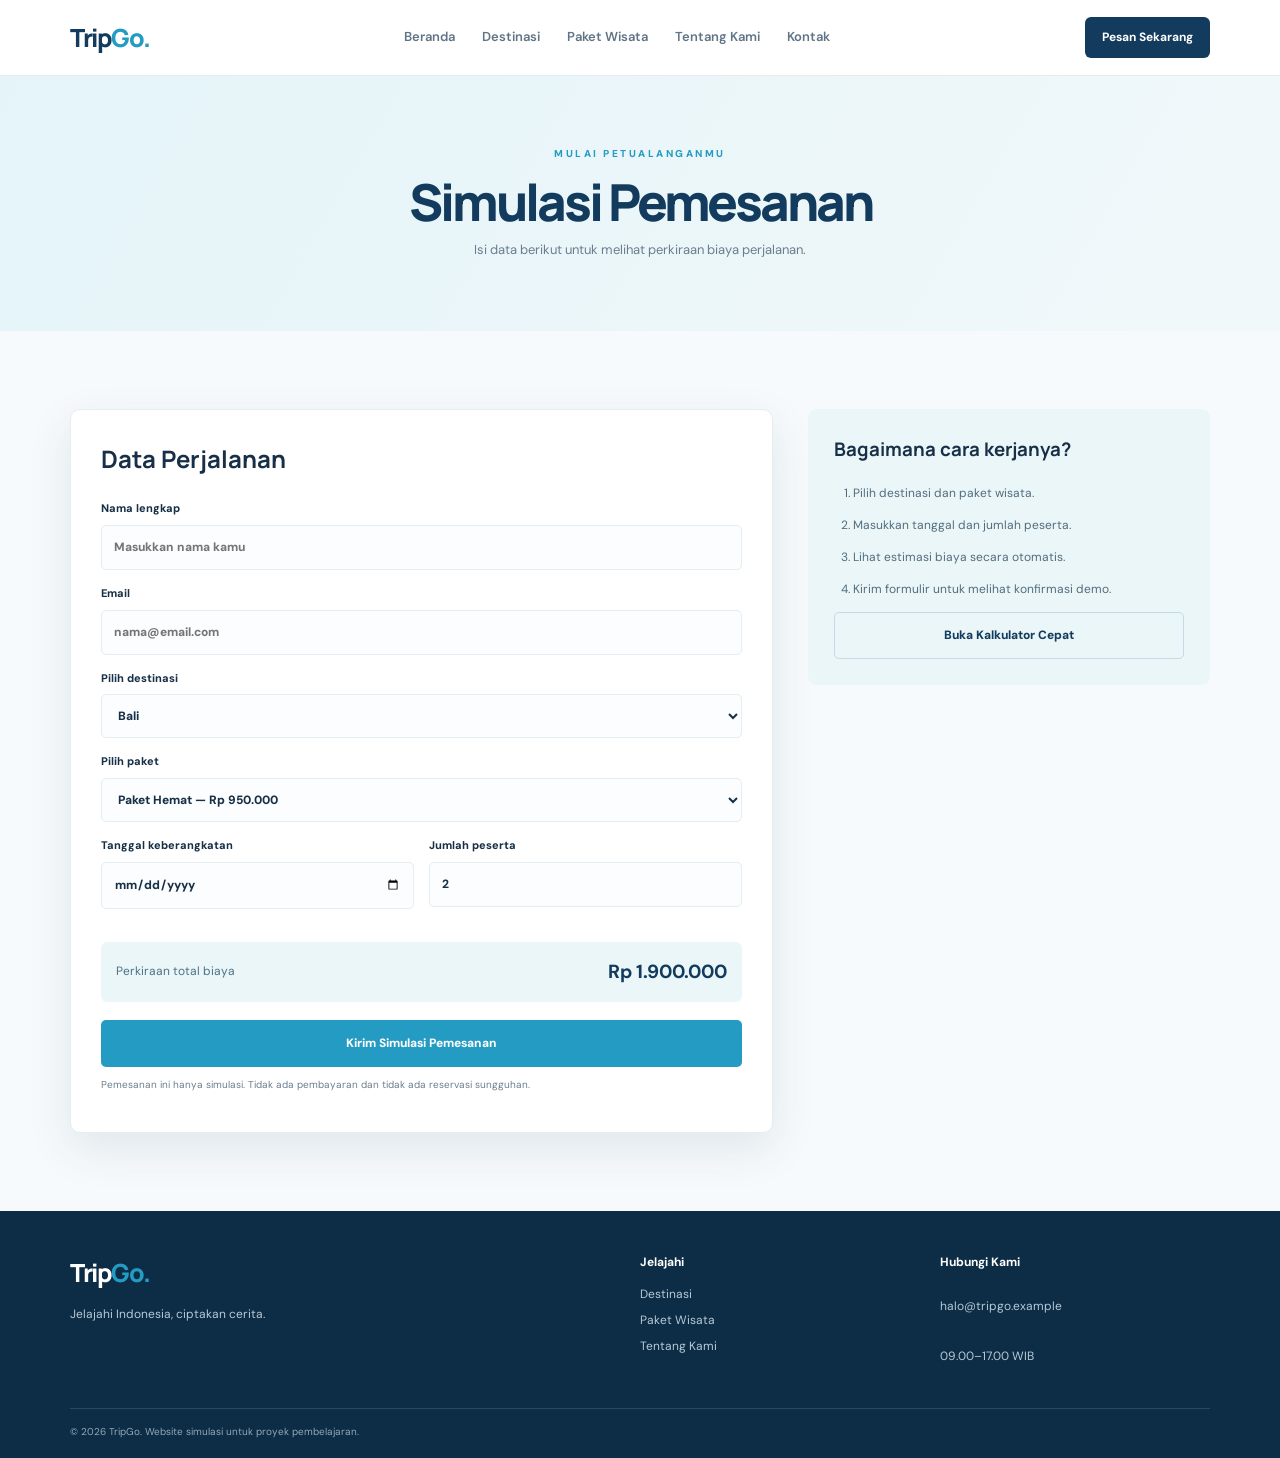
==== pemesanan.html @ 8b6aaf32 "Add files via upload" ====
<!DOCTYPE html>
<html lang="id">
<head>
  <meta charset="UTF-8">
  <meta name="viewport" content="width=device-width, initial-scale=1.0">
  <title>Pemesanan | TripGo</title>
  <link rel="stylesheet" href="css/style.css">
</head>
<body>

  <!-- Header & Navigasi -->
  <header class="header">
    <nav class="nav wrap">
      <a class="logo" href="index.html">Trip<span>Go.</span></a>
      <button class="menu-toggle" aria-label="Buka menu">☰</button>
      <div class="nav-links">
        <a href="index.html">Beranda</a>
        <a href="destinasi.html">Destinasi</a>
        <a href="paket.html">Paket Wisata</a>
        <a href="tentang.html">Tentang Kami</a>
        <a href="kontak.html">Kontak</a>
      </div>
      <a class="nav-cta" href="pemesanan.html">Pesan Sekarang</a>
    </nav>
  </header>

  <!-- Konten Utama -->
  <main>
    <!-- Banner Halaman -->
    <section class="page-banner">
      <div class="wrap">
        <span class="kicker">MULAI PETUALANGANMU</span>
        <h1>Simulasi Pemesanan</h1>
        <p>Isi data berikut untuk melihat perkiraan biaya perjalanan.</p>
      </div>
    </section>

    <!-- Bagian Formulir Pemesanan & Panduan -->
    <section class="section wrap booking-layout">
      <!-- Formulir Pemesanan -->
      <form class="form-card" id="booking-form">
        <h2>Data Perjalanan</h2>

        <label>
          Nama lengkap
          <input id="booking-name" required placeholder="Masukkan nama kamu">
        </label>

        <label>
          Email
          <input id="booking-email" type="email" required placeholder="nama@email.com">
        </label>

        <label>
          Pilih destinasi
          <select id="booking-destination" required></select>
        </label>

        <label>
          Pilih paket
          <select id="booking-package" required></select>
        </label>

        <div class="form-row">
          <label>
            Tanggal keberangkatan
            <input id="booking-date" type="date" required>
          </label>
          <label>
            Jumlah peserta
            <input id="booking-people" type="number" min="1" max="20" value="2" required>
          </label>
        </div>

        <div class="estimate">
          <span>Perkiraan total biaya</span>
          <strong id="estimate-total">Rp0</strong>
        </div>

        <button class="btn primary full" type="submit">Kirim Simulasi Pemesanan</button>
        <p class="fine">Pemesanan ini hanya simulasi. Tidak ada pembayaran dan tidak ada reservasi sungguhan.</p>
      </form>

      <!-- Sidebar Panduan & Kalkulator -->
      <aside class="booking-aside">
        <h3>Bagaimana cara kerjanya?</h3>
        <ol>
          <li>Pilih destinasi dan paket wisata.</li>
          <li>Masukkan tanggal dan jumlah peserta.</li>
          <li>Lihat estimasi biaya secara otomatis.</li>
          <li>Kirim formulir untuk melihat konfirmasi demo.</li>
        </ol>
        <button class="btn outline full" data-modal="kalkulator">Buka Kalkulator Cepat</button>
      </aside>
    </section>
  </main>

  <!-- Footer -->
  <footer class="footer">
    <div class="wrap footer-inner">
      <div>
        <a class="logo light" href="index.html">Trip<span>Go.</span></a>
        <p>Jelajahi Indonesia, ciptakan cerita.</p>
      </div>
      <div>
        <strong>Jelajahi</strong>
        <a href="destinasi.html">Destinasi</a>
        <a href="paket.html">Paket Wisata</a>
        <a href="tentang.html">Tentang Kami</a>
      </div>
      <div>
        <strong>Hubungi Kami</strong>
        <p>halo@tripgo.example</p>
        <p>09.00–17.00 WIB</p>
      </div>
    </div>
    <div class="wrap copyright">
      © <span class="year"></span> TripGo. Website simulasi untuk proyek pembelajaran.
    </div>
  </footer>

  <!-- Komponen Pendukung (Toast & Modal) -->
  <div class="toast" id="toast" role="status"></div>
  <div class="modal-backdrop" id="modal" aria-hidden="true">
    <section class="modal" role="dialog" aria-modal="true" aria-labelledby="modal-title">
      <button class="modal-close" id="modal-close" aria-label="Tutup">×</button>
      <div id="modal-content"></div>
    </section>
  </div>

  <!-- Berkas JavaScript -->
  <script src="js/data.js"></script>
  <script src="js/script.js"></script>
</body>
</html>
---- css/style.css ----
@import url('https://fonts.googleapis.com/css2?family=DM+Sans:wght@400;500;600;700;800&family=Manrope:wght@400;500;600;700;800&display=swap');
:root{--navy:#123b5d;--blue:#249bc2;--sky:#d9f0f3;--paper:#f7fafc;--white:#fff;--ink:#173047;--muted:#6b7e8e;--line:#e4edf2;--shadow:0 16px 45px rgba(18,59,93,.10)}
*{box-sizing:border-box}html{scroll-behavior:smooth}body{margin:0;background:var(--paper);color:var(--ink);font-family:'DM Sans',sans-serif;line-height:1.6}a{color:inherit;text-decoration:none}button,input,select,textarea{font:inherit}.wrap{width:min(1140px,calc(100% - 44px));margin:auto}
.header{height:76px;background:rgba(255,255,255,.96);position:sticky;top:0;z-index:20;border-bottom:1px solid var(--line);backdrop-filter:blur(12px)}.nav{height:100%;display:flex;align-items:center;justify-content:space-between;gap:24px}.logo{font-family:Manrope,sans-serif;font-size:25px;font-weight:800;letter-spacing:-1.5px;color:var(--navy)}.logo span{color:var(--blue)}.nav-links{display:flex;gap:27px}.nav-links a{font-size:13px;color:#607486;font-weight:600}.nav-links a:hover{color:var(--blue)}.nav-cta{background:var(--navy);color:white;border-radius:6px;padding:11px 17px;font-size:12px;font-weight:700}.menu-toggle{display:none;background:none;border:0;font-size:25px;color:var(--navy)}
.hero{min-height:590px;position:relative;display:flex;align-items:center;color:white;background:#123b5d url('https://images.unsplash.com/photo-1530789253388-582c481c54b0?w=1900') center/cover}.hero-shade{position:absolute;inset:0;background:linear-gradient(90deg,rgba(9,39,64,.88),rgba(9,39,64,.35))}.hero-content{position:relative;padding:90px 0}.kicker{font-size:10px;letter-spacing:2.5px;font-weight:800;color:var(--blue);display:block;margin-bottom:12px}.hero .kicker,.pale{color:#b9e9f5}.hero h1,.page-banner h1{font-family:Manrope,sans-serif;font-size:clamp(44px,7vw,76px);line-height:1.1;letter-spacing:-3px;margin:0 0 20px;font-weight:800}.hero h1 em{font-style:normal;color:#9ee4f3}.hero-content>p{max-width:500px;color:#e2edf4;font-size:15px}.hero-actions{display:flex;gap:12px;margin-top:28px}.btn{display:inline-flex;justify-content:center;align-items:center;padding:13px 21px;border-radius:5px;border:1px solid transparent;font-size:12px;font-weight:800;cursor:pointer;transition:.2s}.btn:hover{transform:translateY(-2px)}.primary{background:var(--blue);color:white}.primary:hover{background:var(--navy)}.ghost{background:transparent;color:white;border-color:#ffffffa8}.white{background:white;color:var(--navy)}.outline{background:transparent;color:var(--navy);border-color:#c7d9e4}.full{width:100%}
.section{padding-top:78px;padding-bottom:78px}.section-head{display:flex;align-items:end;justify-content:space-between;margin-bottom:27px}.section-head h2,.about-layout h2,.contact-layout h2{font-family:Manrope,sans-serif;font-size:36px;line-height:1.2;letter-spacing:-1.2px;margin:0 0 8px}.section-head p{color:var(--muted);font-size:13px;margin:0}.more,.text-button{font-size:12px;color:var(--blue);font-weight:800}.cards{display:grid;grid-template-columns:repeat(3,1fr);gap:22px}.destination-card{background:white;border:1px solid var(--line);border-radius:10px;overflow:hidden;box-shadow:0 5px 20px rgba(18,59,93,.035);transition:.25s}.destination-card:hover{transform:translateY(-5px);box-shadow:var(--shadow)}.card-image{height:215px;position:relative;overflow:hidden;background:var(--sky)}.card-image img{width:100%;height:100%;object-fit:cover;transition:.4s}.destination-card:hover img{transform:scale(1.05)}.card-image span{position:absolute;left:14px;top:14px;background:white;color:var(--navy);font-size:10px;font-weight:800;padding:6px 11px;border-radius:20px}.card-body{padding:19px}.card-body small{color:var(--muted);font-size:10px}.card-body h3{font-family:Manrope,sans-serif;font-size:22px;margin:5px 0}.card-body p{font-size:12px;color:var(--muted);min-height:58px;margin:0 0 15px}.card-bottom{display:flex;align-items:center;justify-content:space-between;gap:8px;border-top:1px solid var(--line);padding-top:14px}.card-bottom strong{font-size:12px}.text-button{background:none;border:0;cursor:pointer}
.promo{background:var(--navy);color:white;padding:70px 0;overflow:hidden}.promo-inner{display:flex;align-items:center;justify-content:space-between}.promo h2{font-family:Manrope,sans-serif;font-size:43px;line-height:1.15;letter-spacing:-1.5px;margin:0}.promo p{font-size:13px;color:#d2e2ec}.promo-mark{font-family:Manrope,sans-serif;font-weight:800;font-size:170px;color:#ffffff16;letter-spacing:-15px}.promo-mark span{color:#9ee4f344}.features{display:grid;grid-template-columns:repeat(3,1fr);gap:22px}.features article{padding:25px;background:white;border:1px solid var(--line);border-radius:8px}.features b{font-size:11px;color:var(--blue);letter-spacing:2px}.features h3{font-family:Manrope,sans-serif;font-size:20px;margin:12px 0 5px}.features p{font-size:12px;color:var(--muted);margin:0}
.footer{background:#0d2c46;color:#dce9f0;padding:42px 0 18px}.footer-inner{display:grid;grid-template-columns:2fr 1fr 1fr;gap:30px;padding-bottom:30px}.light{color:white}.footer p,.footer a:not(.logo){font-size:12px;color:#b6cad7}.footer-inner>div:not(:first-child){display:flex;flex-direction:column;gap:7px}.footer-inner strong{font-size:12px;color:white;margin-bottom:5px}.copyright{border-top:1px solid #ffffff20;padding-top:15px;font-size:10px;color:#91a9b9}
.page-banner{background:linear-gradient(120deg,#e4f4f8,#f1f8fa);padding:70px 0;text-align:center}.page-banner h1{font-size:51px;color:var(--navy);margin-bottom:10px}.page-banner p{font-size:13px;color:var(--muted);margin:0}.toolbar{display:flex;justify-content:space-between;align-items:center;gap:18px;flex-wrap:wrap;margin-bottom:25px}.toolbar input{height:44px;width:min(340px,100%);padding:0 14px;border:1px solid var(--line);border-radius:5px;background:white;outline:none;font-size:12px}.filters{display:flex;gap:7px;flex-wrap:wrap}.filter{background:white;border:1px solid var(--line);border-radius:30px;padding:9px 15px;font-size:11px;color:var(--muted);cursor:pointer}.filter.active,.filter:hover{background:var(--navy);color:white;border-color:var(--navy)}.empty{grid-column:1/-1;text-align:center;background:white;padding:50px;border-radius:8px;color:var(--muted)}
.package-cards{grid-template-columns:repeat(3,1fr)}.package-card{background:white;border:1px solid var(--line);border-radius:10px;padding:27px;box-shadow:0 8px 24px rgba(18,59,93,.04)}.package-card:nth-child(2){border:2px solid var(--blue);transform:translateY(-8px)}.package-label{font-size:9px;font-weight:800;letter-spacing:1.5px;color:var(--blue)}.package-card h2{font-family:Manrope,sans-serif;font-size:24px;margin:13px 0 5px}.package-card>p{font-size:12px;color:var(--muted);min-height:38px}.package-price{display:block;font-size:21px;color:var(--navy);margin:20px 0}.package-price small{font-size:10px;color:var(--muted);font-weight:500}.package-card hr{border:0;border-top:1px solid var(--line)}.package-card h4{font-size:12px}.package-card ul{list-style:none;padding:0;min-height:115px;font-size:12px;color:var(--muted)}.package-card li{margin:8px 0}.notice{margin-top:30px;padding:15px 18px;background:#eaf6f8;border-left:3px solid var(--blue);font-size:11px;color:#456579}
.booking-layout,.contact-layout{display:grid;grid-template-columns:1.4fr .8fr;gap:35px;align-items:start}.form-card{background:white;border:1px solid var(--line);border-radius:10px;padding:30px;box-shadow:var(--shadow)}.form-card h2{font-family:Manrope,sans-serif;margin:0 0 22px;font-size:24px}.form-card label,.modal label{display:block;font-size:11px;font-weight:800;margin-bottom:15px}.form-card input,.form-card select,.form-card textarea,.modal input,.modal select{display:block;width:100%;margin-top:7px;border:1px solid var(--line);border-radius:5px;padding:12px;background:#fbfdfe;color:var(--ink);font-size:12px;outline:none}.form-card input:focus,.form-card select:focus,.form-card textarea:focus{border-color:var(--blue)}.form-row{display:grid;grid-template-columns:1fr 1fr;gap:15px}.estimate{display:flex;justify-content:space-between;align-items:center;background:#eaf6f8;border-radius:6px;padding:15px;margin:18px 0}.estimate span{font-size:12px;color:#4e7186}.estimate strong{font-size:19px;color:var(--navy)}.fine{font-size:10px;line-height:1.5;color:var(--muted)}.booking-aside{padding:26px;background:#eaf6f8;border-radius:9px}.booking-aside h3{font-family:Manrope,sans-serif;margin-top:0}.booking-aside ol{padding-left:19px;color:#526d7d;font-size:12px}.booking-aside li{margin:13px 0}.about-layout{display:grid;grid-template-columns:1fr 1fr;gap:55px;align-items:center}.about-image{min-height:390px;border-radius:10px;background:url('https://images.unsplash.com/photo-1518837695005-2083093ee35b?w=1000') center/cover}.about-layout p{font-size:13px;color:var(--muted)}.about-layout .btn{margin-top:12px}.soft-section{background:#edf7f9;padding:65px 0}.contact-layout{grid-template-columns:1fr 1fr}.contact-layout h2{margin-bottom:28px}.contact-detail{padding:13px 0;border-bottom:1px solid var(--line)}.contact-detail b{font-size:12px}.contact-detail p{font-size:12px;color:var(--muted);margin:3px 0}
.modal-backdrop{position:fixed;inset:0;background:rgba(7,28,44,.66);z-index:100;display:none;align-items:center;justify-content:center;padding:20px}.modal-backdrop.show{display:flex}.modal{position:relative;width:min(510px,100%);max-height:90vh;overflow:auto;background:white;border-radius:12px;padding:30px;box-shadow:0 25px 80px #071c2c55;animation:pop .2s ease}.modal-close{position:absolute;right:16px;top:12px;border:0;background:#edf5f8;color:var(--navy);width:32px;height:32px;border-radius:50%;font-size:22px;cursor:pointer}.modal h2{font-family:Manrope,sans-serif;font-size:25px;color:var(--navy);margin:0 35px 17px 0}.modal p{font-size:12px;color:var(--muted)}.modal-photo{width:100%;height:190px;object-fit:cover;border-radius:7px}.modal-meta{display:flex;gap:18px;flex-wrap:wrap;font-size:11px;color:var(--muted);padding:10px 0}.modal h3{font-size:13px}.modal ul,.steps{font-size:12px;color:var(--muted);padding-left:20px}.modal li{margin:7px 0}.modal-price{font-size:15px;font-weight:800;color:var(--blue);padding:12px 0 18px}.success-mark{width:48px;height:48px;border-radius:50%;display:grid;place-items:center;background:#e1f6ed;color:#168052;font-size:26px;font-weight:800;margin:10px 0}.receipt{background:#f1f8fa;padding:13px 16px;border-radius:7px}.receipt p{display:flex;justify-content:space-between;gap:15px;border-bottom:1px solid #dcebf0;padding:5px 0;margin:0}.receipt-total{font-size:13px!important;color:var(--navy)!important}.modal-open{overflow:hidden}.toast{position:fixed;bottom:22px;left:50%;transform:translate(-50%,20px);opacity:0;background:var(--navy);color:white;padding:12px 18px;border-radius:5px;font-size:12px;z-index:120;transition:.2s;pointer-events:none}.toast.show{opacity:1;transform:translate(-50%,0)}@keyframes pop{from{opacity:0;transform:translateY(10px) scale(.98)}to{opacity:1;transform:translateY(0) scale(1)}}
@media(max-width:800px){.nav-links{gap:13px}.nav-links a{font-size:11px}.cards,.package-cards{grid-template-columns:repeat(2,1fr)}.booking-layout,.contact-layout,.about-layout{gap:25px}.promo-mark{font-size:110px}}
@media(max-width:620px){.wrap{width:calc(100% - 30px)}.header{height:68px}.menu-toggle{display:block;margin-left:auto}.nav{gap:12px}.nav-links{display:none;position:absolute;top:68px;left:0;right:0;background:white;padding:18px 25px;box-shadow:var(--shadow);flex-direction:column}.nav-links.open{display:flex}.nav-cta{font-size:10px;padding:9px 11px}.logo{font-size:22px}.hero{min-height:520px}.hero-content{padding:70px 0}.hero h1{font-size:49px;letter-spacing:-2px}.hero-actions{flex-wrap:wrap}.section{padding:55px 0}.section-head{align-items:flex-start;flex-direction:column;gap:12px}.section-head h2,.about-layout h2,.contact-layout h2{font-size:30px}.cards,.package-cards,.features{grid-template-columns:1fr}.card-image{height:210px}.promo-inner{display:block}.promo h2{font-size:35px}.promo-mark{display:none}.page-banner{padding:52px 0}.page-banner h1{font-size:39px;letter-spacing:-1.5px}.package-card:nth-child(2){transform:none}.booking-layout,.contact-layout,.about-layout{grid-template-columns:1fr}.form-row{grid-template-columns:1fr}.about-image{min-height:270px}.footer-inner{grid-template-columns:1fr 1fr}.footer-inner>div:first-child{grid-column:1/-1}.modal{padding:25px 20px}}
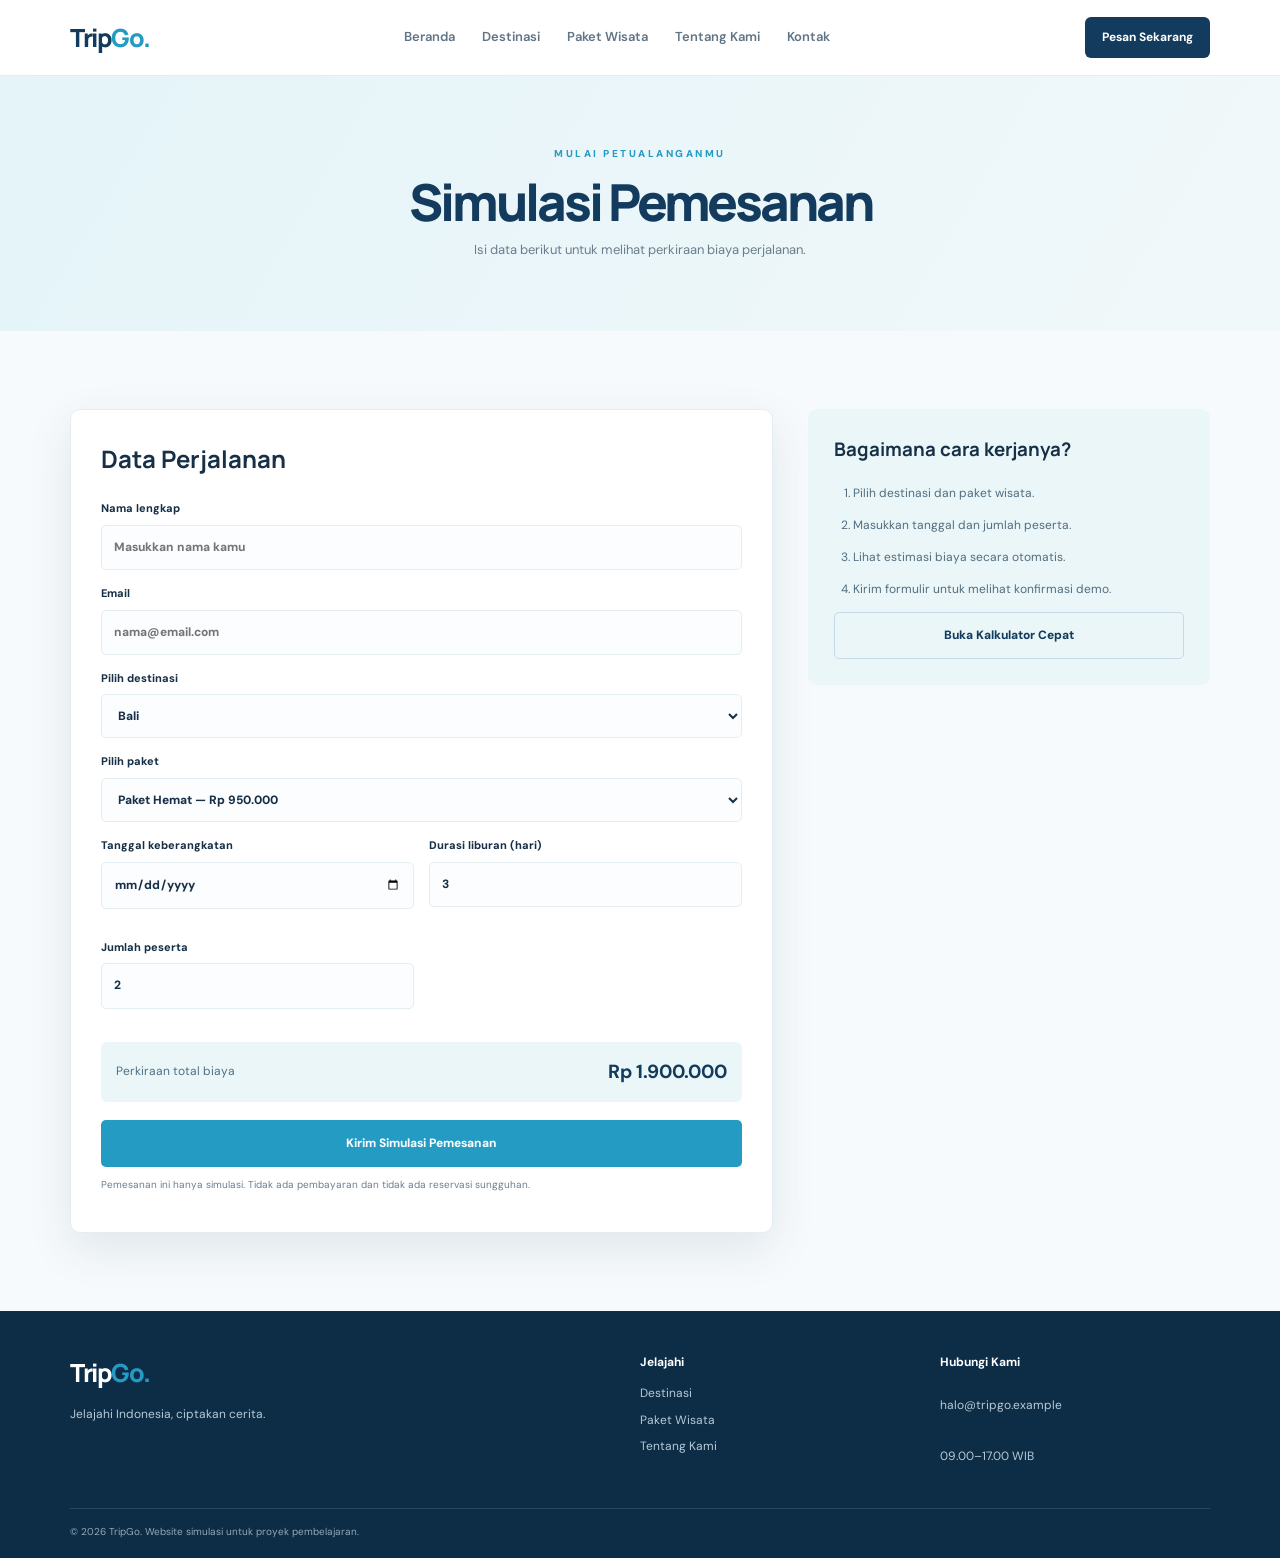
==== commit c0fab3f3: "Update pemesanan.html" ====
--- a/pemesanan.html
+++ b/pemesanan.html
@@ -62,15 +62,20 @@
         </label>
 
         <div class="form-row">
-          <label>
-            Tanggal keberangkatan
-            <input id="booking-date" type="date" required>
-          </label>
-          <label>
-            Jumlah peserta
-            <input id="booking-people" type="number" min="1" max="20" value="2" required>
-          </label>
-        </div>
+  <label>Tanggal keberangkatan
+    <input id="booking-date" type="date" required>
+  </label>
+
+  <label>Durasi liburan (hari)
+    <input id="booking-days" type="number"
+      min="1" max="30" value="3" required>
+  </label>
+
+  <label>Jumlah peserta
+    <input id="booking-people" type="number"
+      min="1" max="20" value="2" required>
+  </label>
+</div>
 
         <div class="estimate">
           <span>Perkiraan total biaya</span>
@@ -132,4 +137,4 @@
   <script src="js/data.js"></script>
   <script src="js/script.js"></script>
 </body>
-</html>+</html>
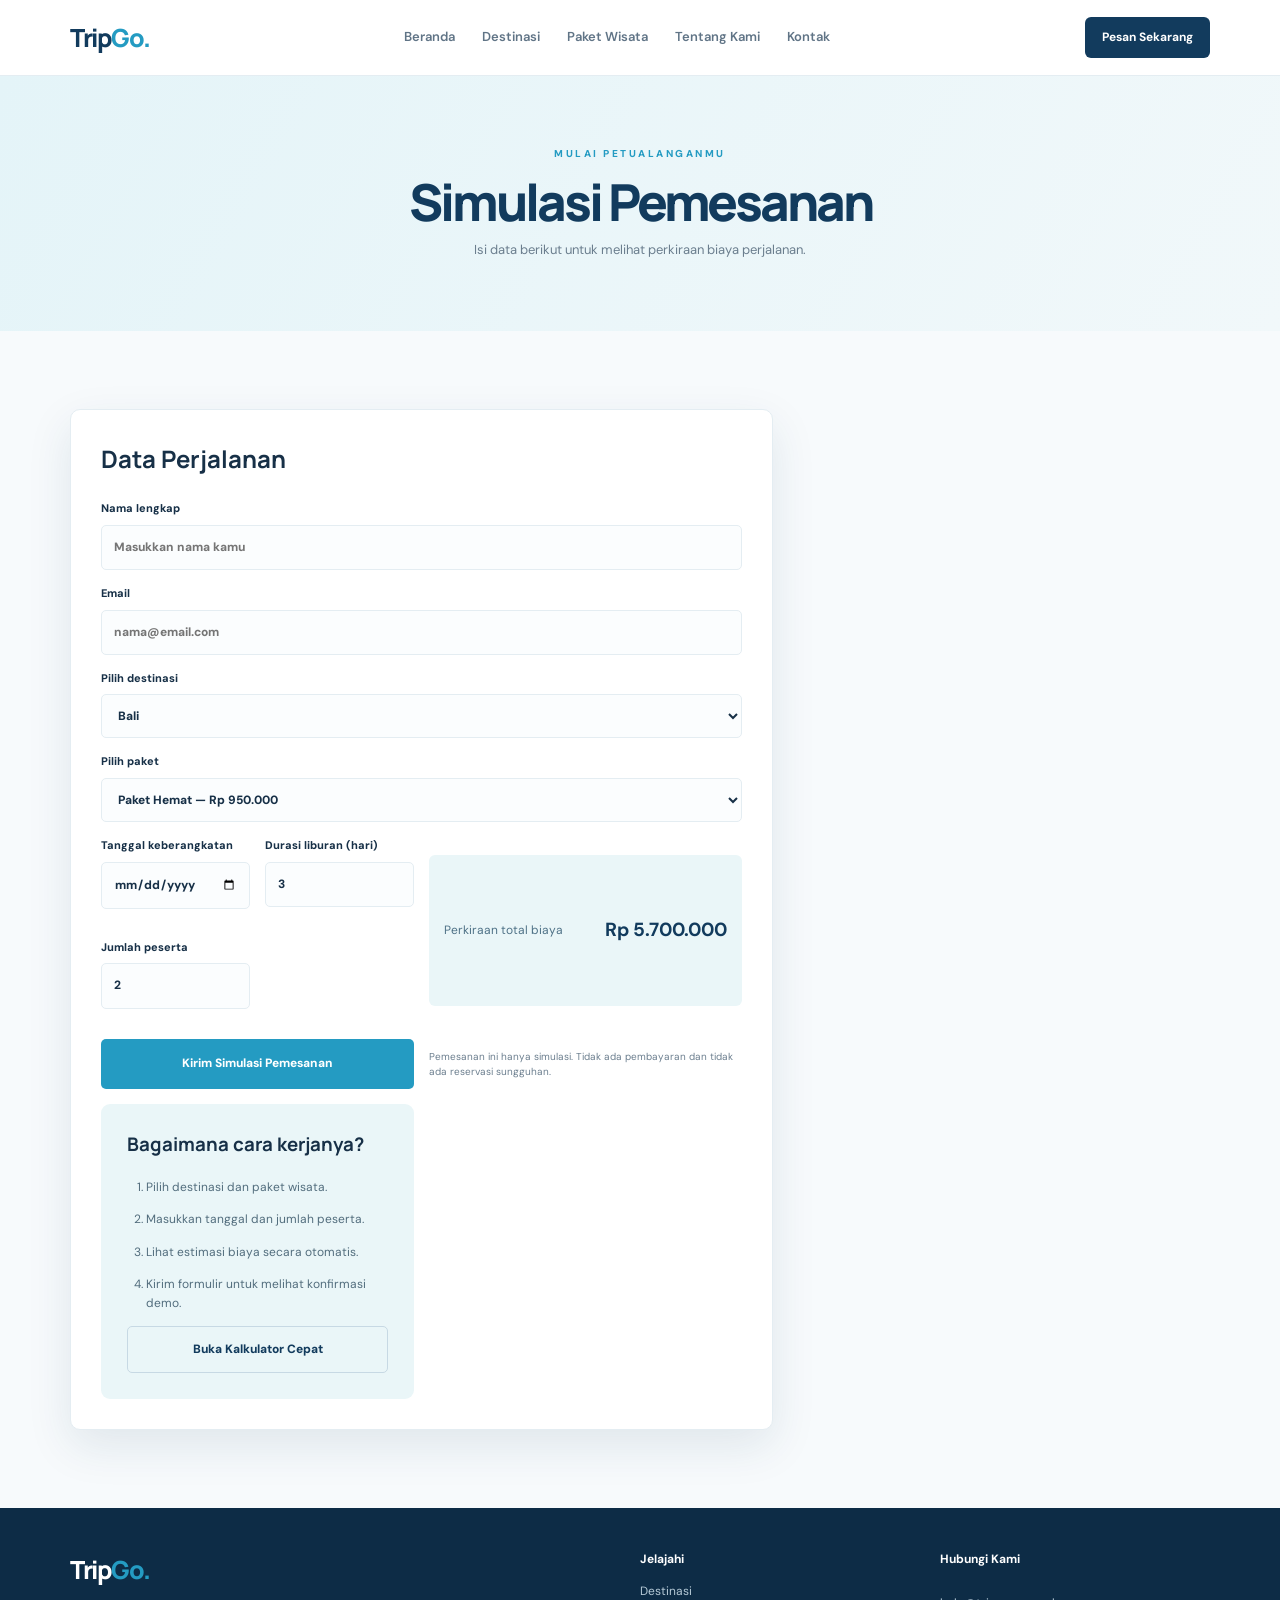
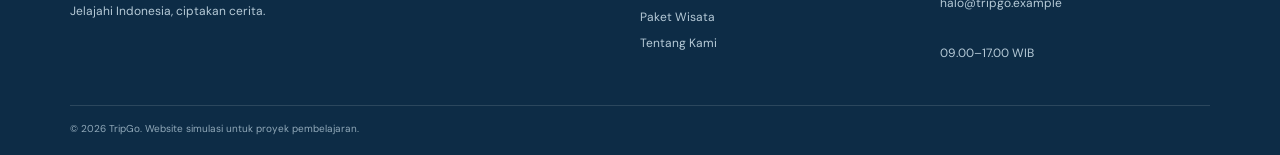
==== commit cc2ba114: "Update pemesanan.html" ====
--- a/pemesanan.html
+++ b/pemesanan.html
@@ -62,18 +62,19 @@
         </label>
 
         <div class="form-row">
+  <div class="form-row">
   <label>Tanggal keberangkatan
     <input id="booking-date" type="date" required>
   </label>
 
   <label>Durasi liburan (hari)
-    <input id="booking-days" type="number"
-      min="1" max="30" value="3" required>
+    <input id="booking-days"
+      type="number" min="1" max="30" value="3" required>
   </label>
 
   <label>Jumlah peserta
-    <input id="booking-people" type="number"
-      min="1" max="20" value="2" required>
+    <input id="booking-people"
+      type="number" min="1" max="20" value="2" required>
   </label>
 </div>
 
